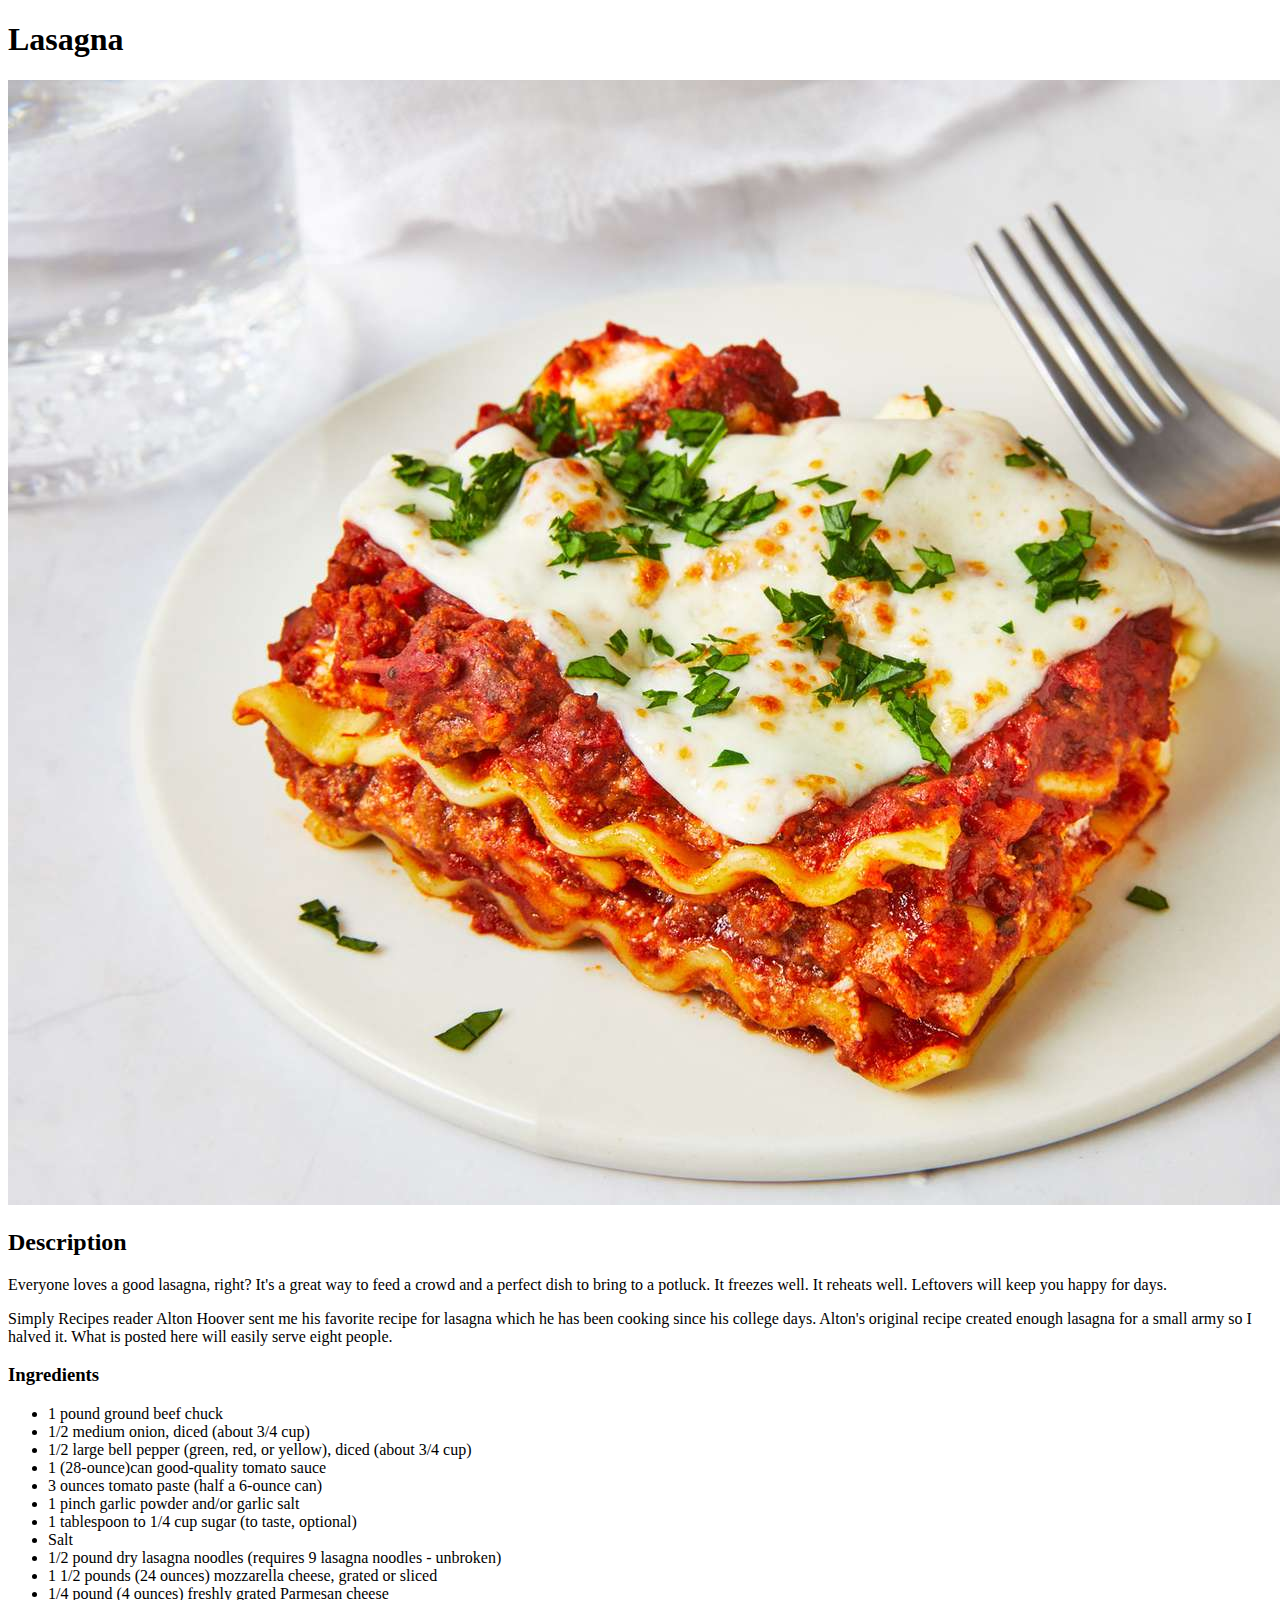
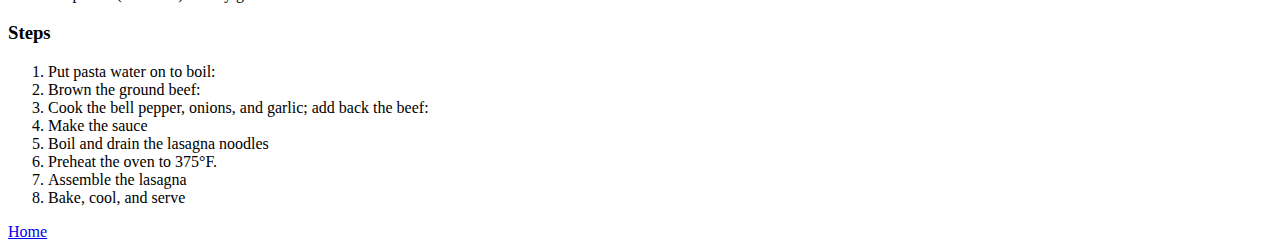
==== recipes/lasagna.html @ 9b7b476f "." ====
<!DOCTYPE html>
<html lang="en">
    <head>
        <meta Charset="UTF-8">
        <title>lasagna</title>
    </head>
    <body>
        <h1>Lasagna</h1>
        <img src="../images/lasagna.jpg">
        <h2>Description</h2>

        <p>Everyone loves a good lasagna, right? It's a great way to feed a crowd and a perfect dish to bring to a potluck. It freezes well. It reheats well. Leftovers will keep you happy for days.</p>
        <p>Simply Recipes reader Alton Hoover sent me his favorite recipe for lasagna which he has been cooking since his college days. Alton's original recipe created enough lasagna for a small army so I halved it. What is posted here will easily serve eight people.</p>

        <h3>Ingredients</h3>
        <ul>
            <li>1 pound ground beef chuck</li>
            <li>1/2 medium onion, diced (about 3/4 cup)</li>
            <li>1/2 large bell pepper (green, red, or yellow), diced (about 3/4 cup)</li>
            <li>1 (28-ounce)can good-quality tomato sauce</li>
            <li>3 ounces tomato paste (half a 6-ounce can)</li>
            <li>1 pinch garlic powder and/or garlic salt</li>
            <li>1 tablespoon to 1/4 cup sugar (to taste, optional)</li>
            <li>Salt</li>
            <li>1/2 pound dry lasagna noodles (requires 9 lasagna noodles - unbroken)</li>
            <li>1 1/2 pounds (24 ounces) mozzarella cheese, grated or sliced</li>
            <li>1/4 pound (4 ounces) freshly grated Parmesan cheese</li>
        </ul>
        <h3>Steps</h3>
        <ol>
            <li>Put pasta water on to boil:</li>
            <li>Brown the ground beef:</li>
            <li>Cook the bell pepper, onions, and garlic; add back the beef:</li>
            <li>Make the sauce</li>
            <li>Boil and drain the lasagna noodles</li>
            <li>Preheat the oven to 375°F.</li>
            <li>Assemble the lasagna</li>
            <li>Bake, cool, and serve</li>
        </ol>
        <a href="../index.html">Home</a>
    </body>
</html>
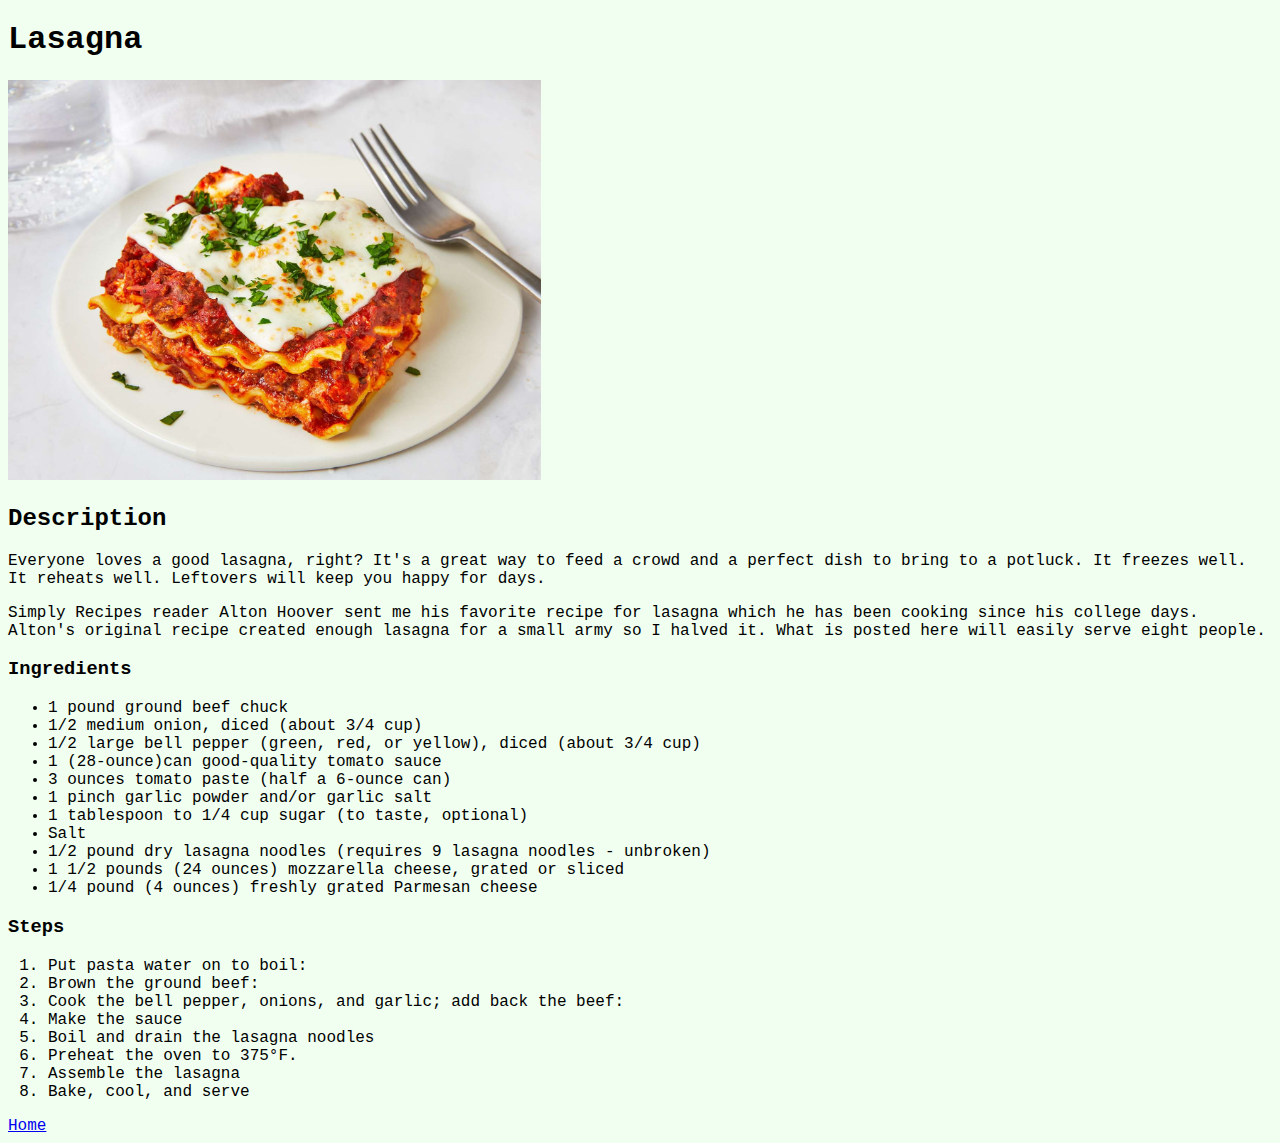
==== commit a5efbf63: "Learning about CSS (day 1)" ====
--- a/recipes/lasagna.html
+++ b/recipes/lasagna.html
@@ -3,6 +3,7 @@
     <head>
         <meta Charset="UTF-8">
         <title>lasagna</title>
+        <link rel="stylesheet" href="../stylesrecipe.css" />
     </head>
     <body>
         <h1>Lasagna</h1>
--- a/stylesrecipe.css
+++ b/stylesrecipe.css
@@ -0,0 +1,19 @@
+html {
+    box-sizing: border-box;
+  }
+  *,
+  *::before,
+  *::after {
+    box-sizing: inherit;
+  }
+
+body {
+    font-family: "Courier New", "Helvetica", sans-serif;
+    background-color: honeydew;
+    color: black;
+}
+
+img {
+    height: 400px;
+    width: auto;
+}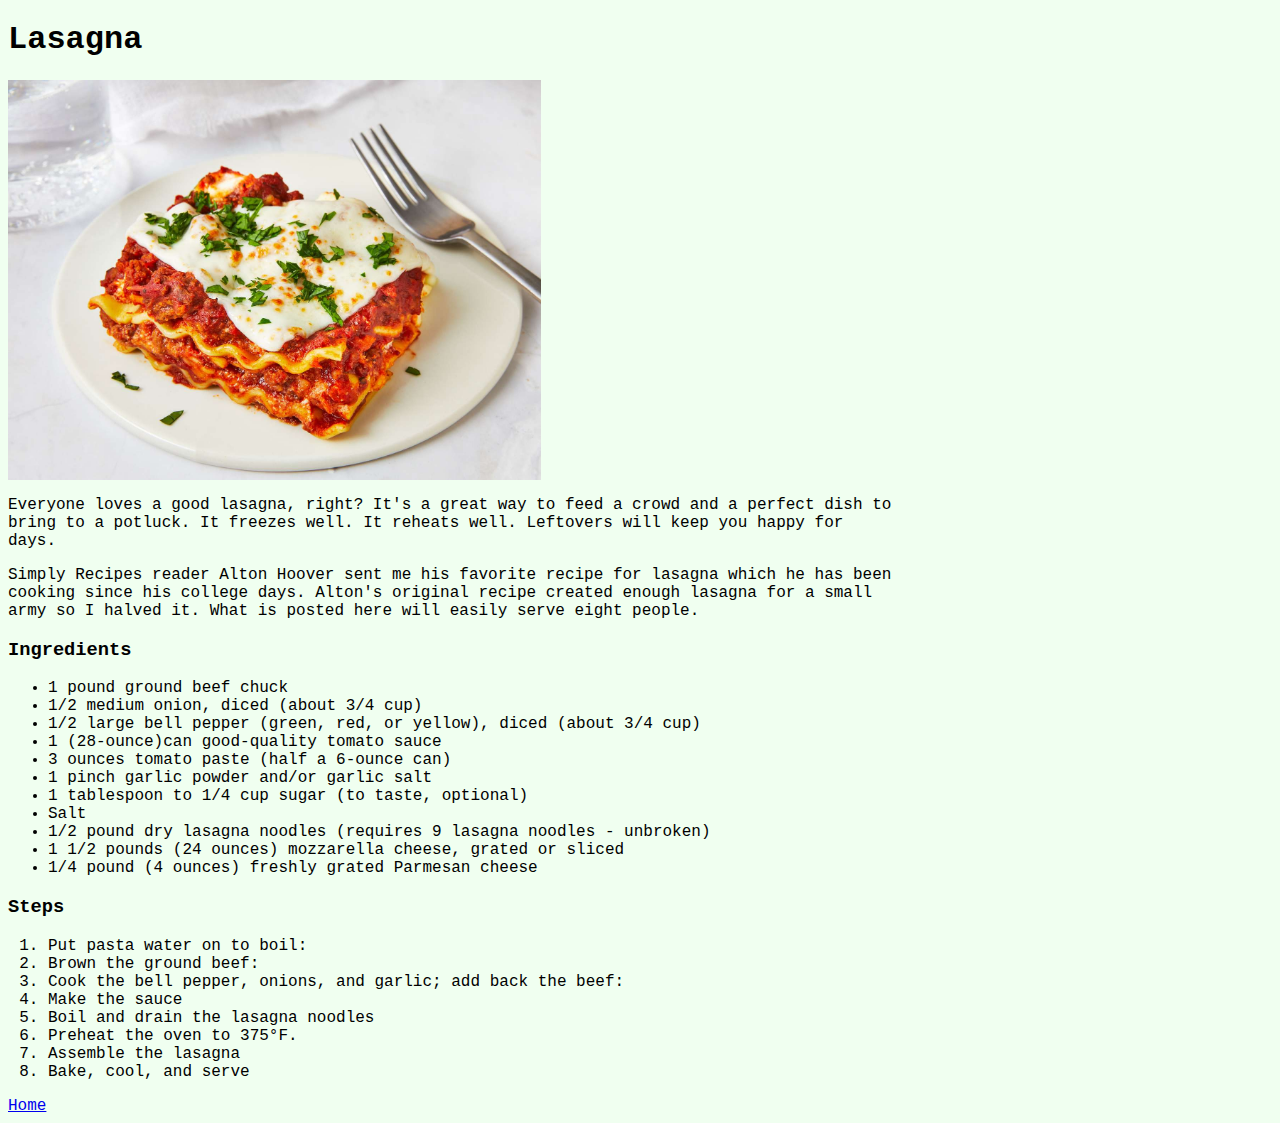
==== commit 65b8fdd7: "." ====
--- a/recipes/lasagna.html
+++ b/recipes/lasagna.html
@@ -7,37 +7,40 @@
     </head>
     <body>
         <h1>Lasagna</h1>
-        <img src="../images/lasagna.jpg">
-        <h2>Description</h2>
+            <div class="container">
+                <img src="../images/lasagna.jpg">
+                <div class="description">
 
-        <p>Everyone loves a good lasagna, right? It's a great way to feed a crowd and a perfect dish to bring to a potluck. It freezes well. It reheats well. Leftovers will keep you happy for days.</p>
-        <p>Simply Recipes reader Alton Hoover sent me his favorite recipe for lasagna which he has been cooking since his college days. Alton's original recipe created enough lasagna for a small army so I halved it. What is posted here will easily serve eight people.</p>
+                <p>Everyone loves a good lasagna, right? It's a great way to feed a crowd and a perfect dish to bring to a potluck. It freezes well. It reheats well. Leftovers will keep you happy for days.</p>
+                <p>Simply Recipes reader Alton Hoover sent me his favorite recipe for lasagna which he has been cooking since his college days. Alton's original recipe created enough lasagna for a small army so I halved it. What is posted here will easily serve eight people.</p>
 
-        <h3>Ingredients</h3>
-        <ul>
-            <li>1 pound ground beef chuck</li>
-            <li>1/2 medium onion, diced (about 3/4 cup)</li>
-            <li>1/2 large bell pepper (green, red, or yellow), diced (about 3/4 cup)</li>
-            <li>1 (28-ounce)can good-quality tomato sauce</li>
-            <li>3 ounces tomato paste (half a 6-ounce can)</li>
-            <li>1 pinch garlic powder and/or garlic salt</li>
-            <li>1 tablespoon to 1/4 cup sugar (to taste, optional)</li>
-            <li>Salt</li>
-            <li>1/2 pound dry lasagna noodles (requires 9 lasagna noodles - unbroken)</li>
-            <li>1 1/2 pounds (24 ounces) mozzarella cheese, grated or sliced</li>
-            <li>1/4 pound (4 ounces) freshly grated Parmesan cheese</li>
-        </ul>
-        <h3>Steps</h3>
-        <ol>
-            <li>Put pasta water on to boil:</li>
-            <li>Brown the ground beef:</li>
-            <li>Cook the bell pepper, onions, and garlic; add back the beef:</li>
-            <li>Make the sauce</li>
-            <li>Boil and drain the lasagna noodles</li>
-            <li>Preheat the oven to 375°F.</li>
-            <li>Assemble the lasagna</li>
-            <li>Bake, cool, and serve</li>
-        </ol>
+                <h3>Ingredients</h3>
+                <ul>
+                    <li>1 pound ground beef chuck</li>
+                    <li>1/2 medium onion, diced (about 3/4 cup)</li>
+                    <li>1/2 large bell pepper (green, red, or yellow), diced (about 3/4 cup)</li>
+                    <li>1 (28-ounce)can good-quality tomato sauce</li>
+                    <li>3 ounces tomato paste (half a 6-ounce can)</li>
+                    <li>1 pinch garlic powder and/or garlic salt</li>
+                    <li>1 tablespoon to 1/4 cup sugar (to taste, optional)</li>
+                    <li>Salt</li>
+                    <li>1/2 pound dry lasagna noodles (requires 9 lasagna noodles - unbroken)</li>
+                    <li>1 1/2 pounds (24 ounces) mozzarella cheese, grated or sliced</li>
+                    <li>1/4 pound (4 ounces) freshly grated Parmesan cheese</li>
+                </ul>
+                <h3>Steps</h3>
+                <ol>
+                    <li>Put pasta water on to boil:</li>
+                    <li>Brown the ground beef:</li>
+                    <li>Cook the bell pepper, onions, and garlic; add back the beef:</li>
+                    <li>Make the sauce</li>
+                    <li>Boil and drain the lasagna noodles</li>
+                    <li>Preheat the oven to 375°F.</li>
+                    <li>Assemble the lasagna</li>
+                    <li>Bake, cool, and serve</li>
+                </ol>
+                </div>
+            </div>
         <a href="../index.html">Home</a>
     </body>
 </html>--- a/stylesrecipe.css
+++ b/stylesrecipe.css
@@ -1,10 +1,5 @@
-html {
+  * {
     box-sizing: border-box;
-  }
-  *,
-  *::before,
-  *::after {
-    box-sizing: inherit;
   }
 
 body {
@@ -16,4 +11,11 @@
 img {
     height: 400px;
     width: auto;
+    display: inline-block;
+    vertical-align: top;
+}
+
+.description {
+    display: inline-block;
+    width: 70%;
 }